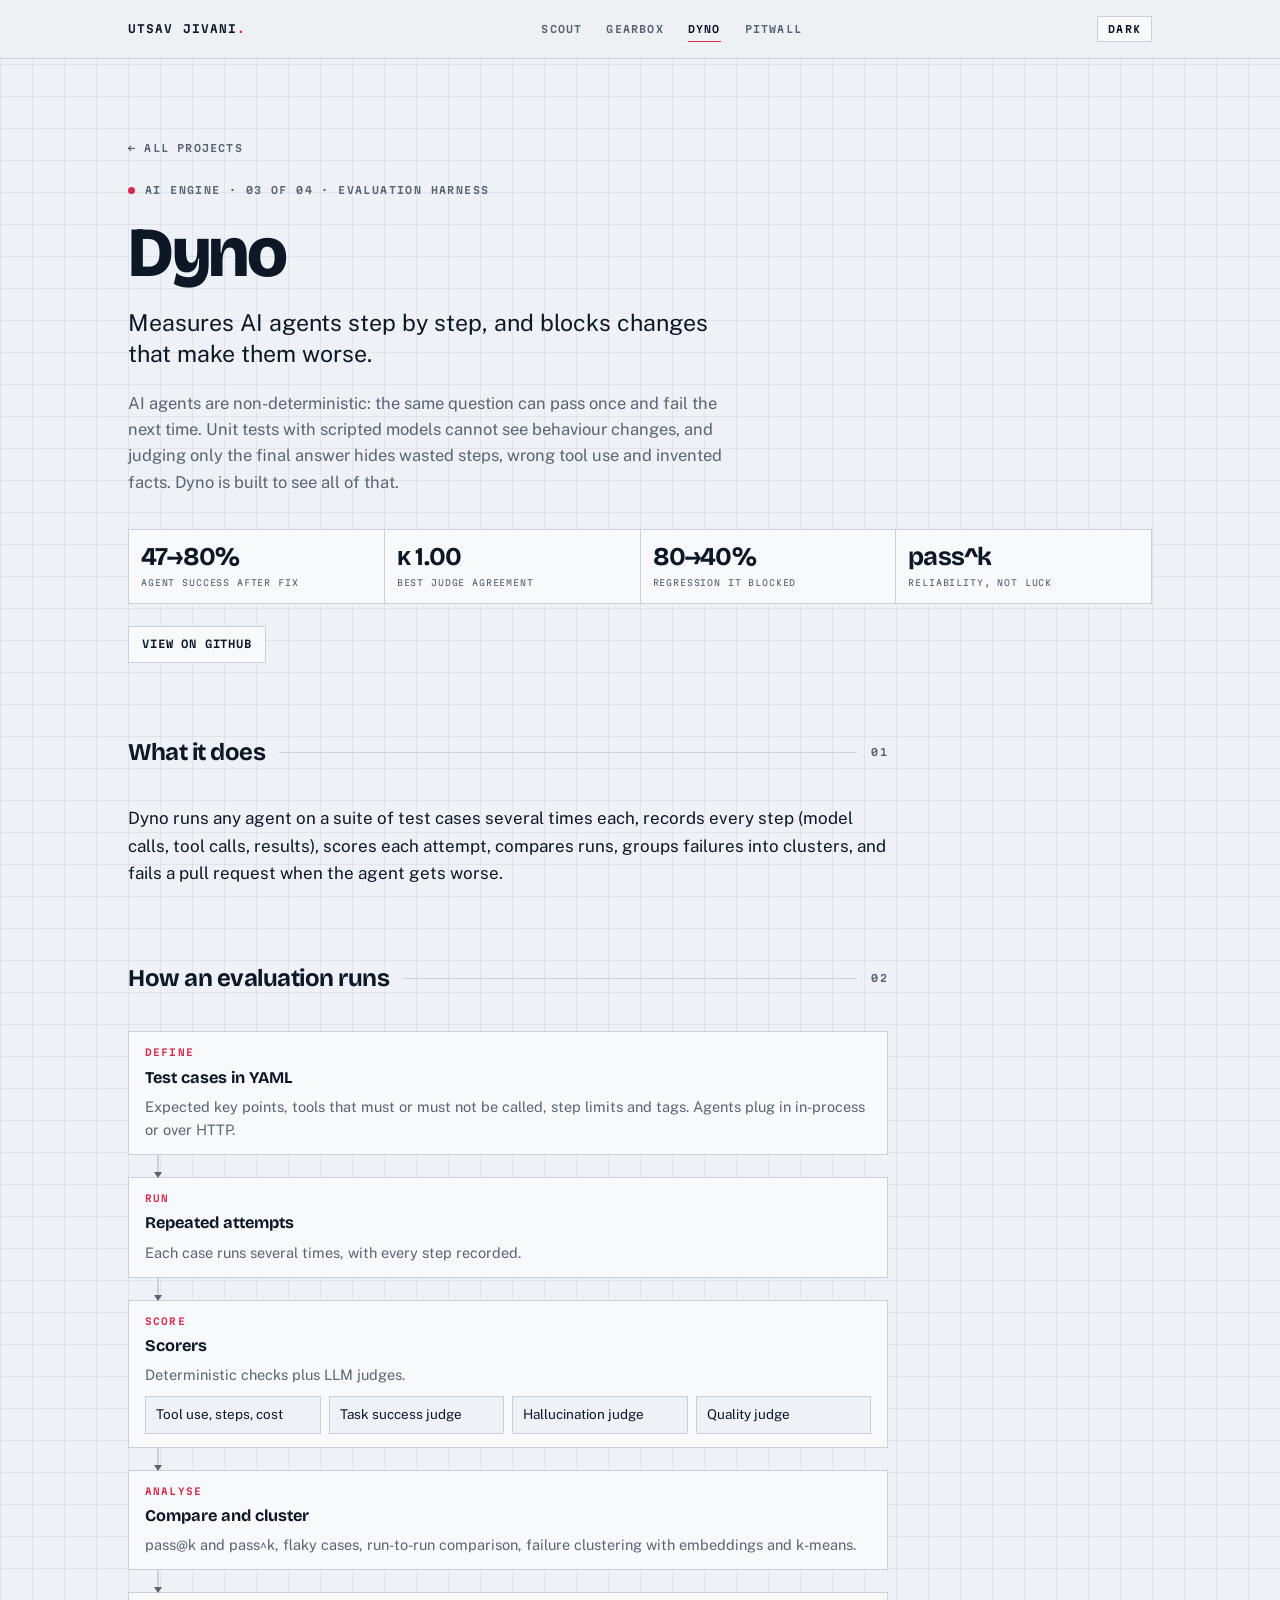
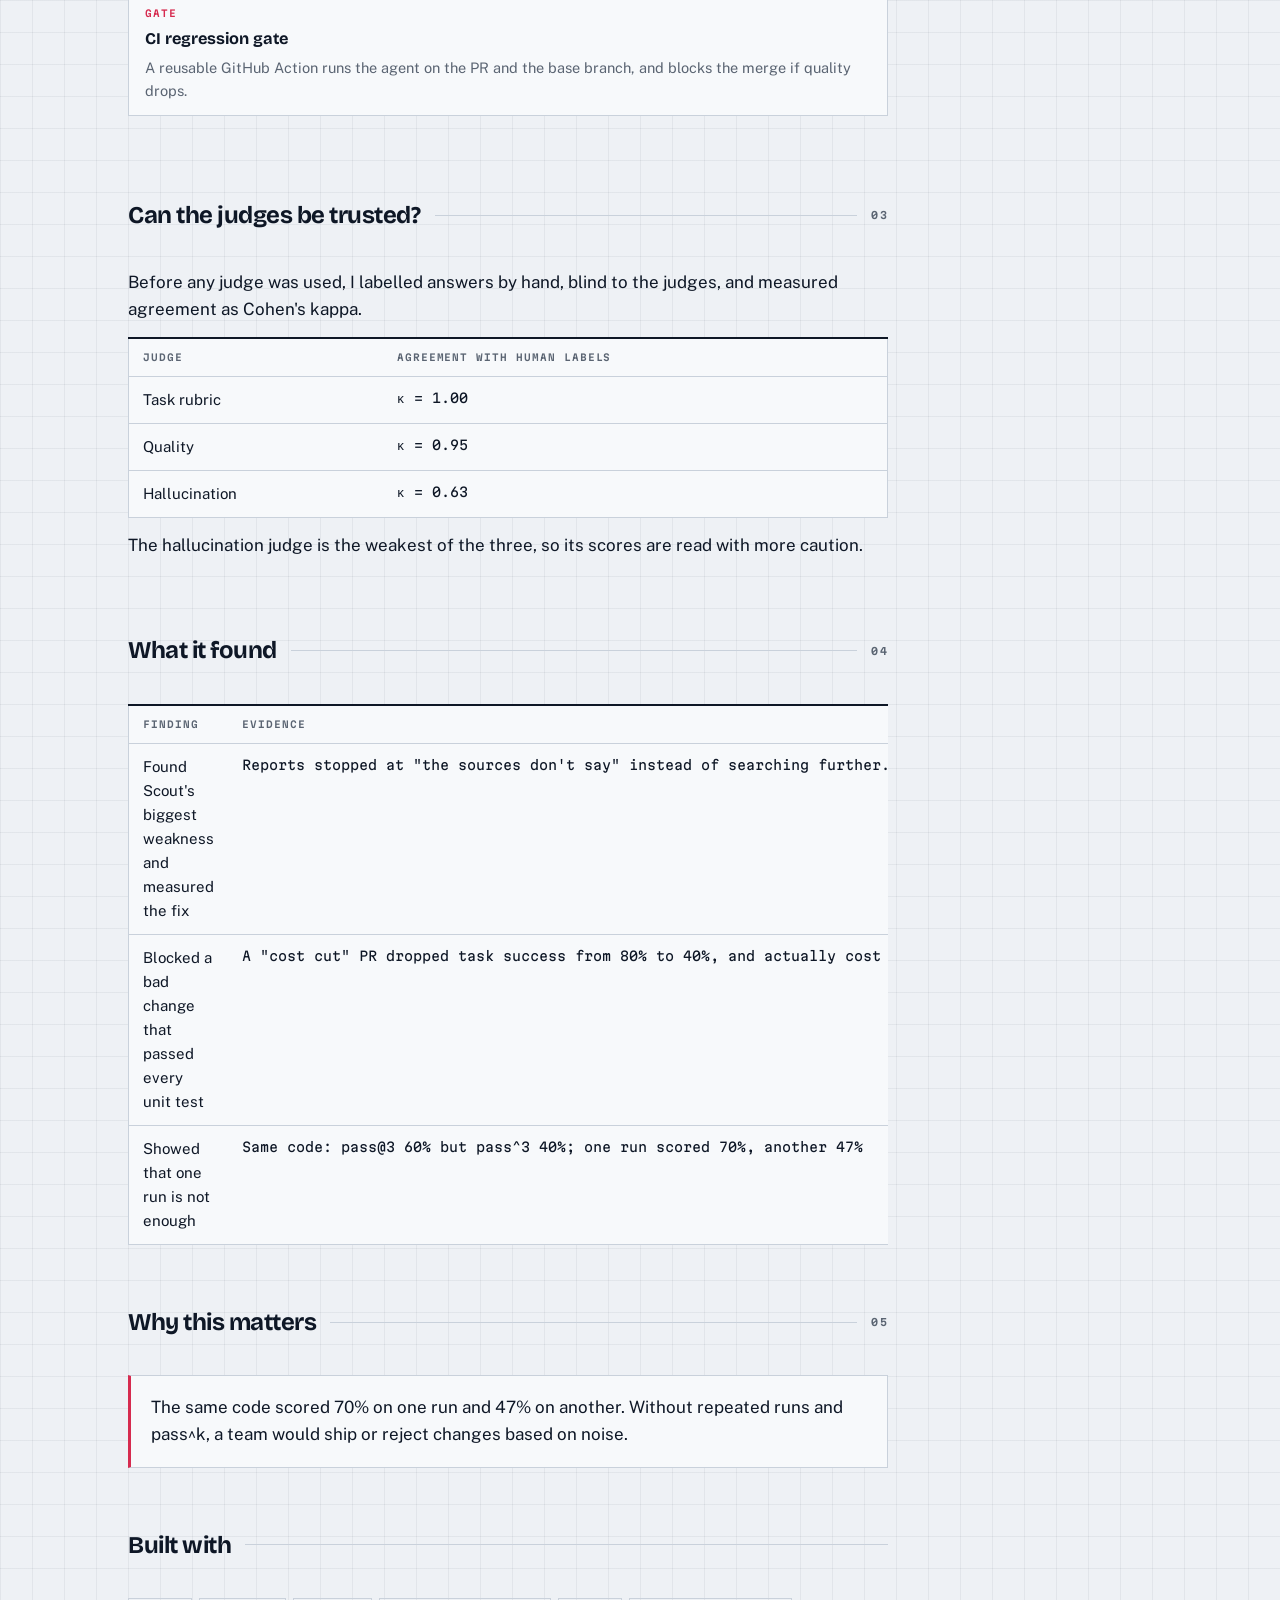
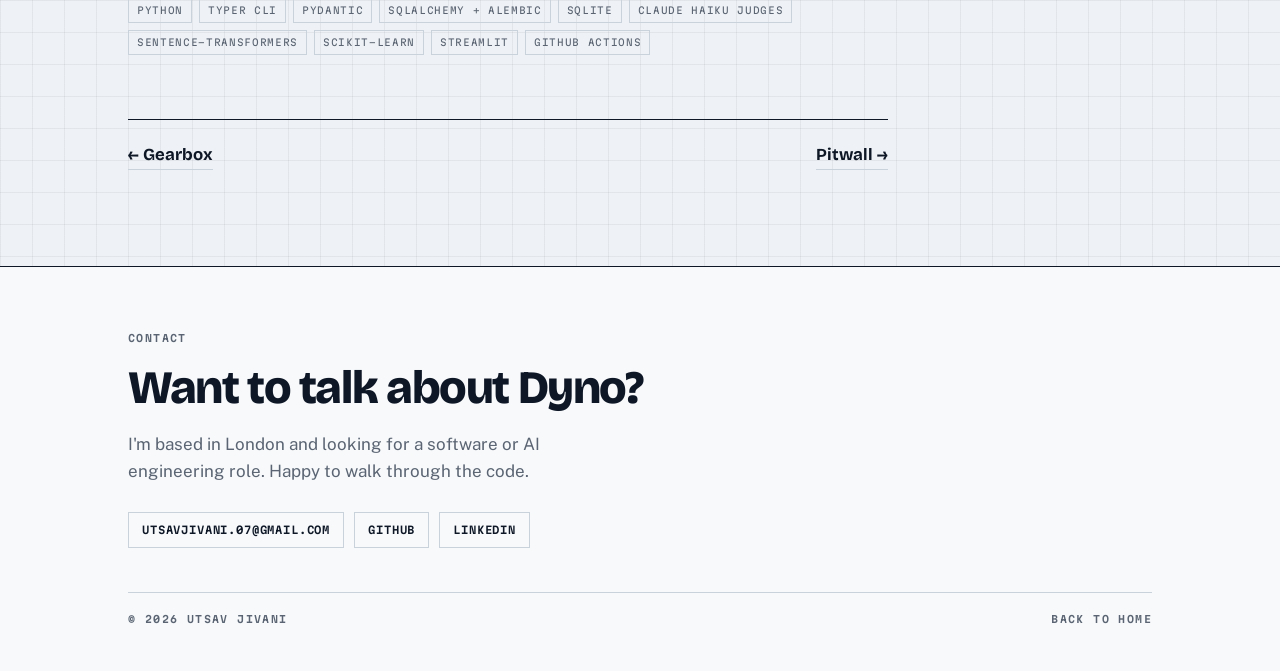
==== dyno.html @ 20dc96c4 "Redesign: dark mode, AI Engine loop diagram and four case-study pages" ====
<!DOCTYPE html>
<html lang="en">
<head>
<meta charset="utf-8">
<meta name="viewport" content="width=device-width, initial-scale=1">
<title>Dyno: Evaluation harness | Utsav Jivani</title>
<meta name="description" content="Dyno, part of AI Engine by Utsav Jivani. Measures AI agents step by step, and blocks changes that make them worse.">
<link rel="preconnect" href="https://fonts.googleapis.com">
<link rel="preconnect" href="https://fonts.gstatic.com" crossorigin>
<link href="https://fonts.googleapis.com/css2?family=Bricolage+Grotesque:opsz,wght@12..96,500;12..96,700;12..96,800&family=Public+Sans:ital,wght@0,400;0,500;0,600;1,400&family=Martian+Mono:wght@400;600&display=swap" rel="stylesheet">
<link rel="stylesheet" href="style.css">
<script>try{var t=localStorage.getItem("theme");if(t)document.documentElement.dataset.theme=t;}catch(e){}</script>
</head>
<body>
<nav>
  <div class="wrap">
    <a class="mark" href="index.html">UTSAV JIVANI<span>.</span></a>
    <div class="navlinks cs-nav">
      <a href="scout.html">Scout</a><a href="gearbox.html">Gearbox</a><a href="dyno.html" style="color:var(--ink);border-color:var(--signal)">Dyno</a><a href="pitwall.html">Pitwall</a>
    </div>
    <button class="theme-btn" id="theme-btn" type="button">Dark</button>
  </div>
</nav>

<header class="cs-head">
  <div class="wrap">
    <a class="crumb" href="index.html#projects">&larr; All projects</a>
    <div class="eyebrow"><span class="dot"></span><span class="label">AI Engine · 03 of 04 · Evaluation harness</span></div>
    <h1>Dyno</h1>
    <p class="lede">Measures AI agents step by step, and blocks changes that make them worse.</p>
    <p class="summary">AI agents are non-deterministic: the same question can pass once and fail the next time. Unit tests with scripted models cannot see behaviour changes, and judging only the final answer hides wasted steps, wrong tool use and invented facts. Dyno is built to see all of that.</p>
    <div class="specs four"><div><b>47→80%</b><small>Agent success after fix</small></div><div><b>κ 1.00</b><small>Best judge agreement</small></div><div><b>80→40%</b><small>Regression it blocked</small></div><div><b>pass^k</b><small>Reliability, not luck</small></div></div>
    <div class="meta" style="margin-top:22px">
      <a href="https://github.com/Utsav0706/dyno" target="_blank" rel="noopener">View on GitHub</a>
    </div>
  </div>
</header>

<main class="wrap">
  <div class="cs-body">
    <section>
      <div class="shead"><h2>What it does</h2><div class="rule"></div><span class="label">01</span></div>
      <p>Dyno runs any agent on a suite of test cases several times each, records every step (model calls, tool calls, results), scores each attempt, compares runs, groups failures into clusters, and fails a pull request when the agent gets worse.</p>
    </section><section>
      <div class="shead"><h2>How an evaluation runs</h2><div class="rule"></div><span class="label">02</span></div>
      <div class="flow"><div class="step"><span class="k">Define</span><strong>Test cases in YAML</strong><p>Expected key points, tools that must or must not be called, step limits and tags. Agents plug in in-process or over HTTP.</p></div><div class="step"><span class="k">Run</span><strong>Repeated attempts</strong><p>Each case runs several times, with every step recorded.</p></div><div class="step"><span class="k">Score</span><strong>Scorers</strong><p>Deterministic checks plus LLM judges.</p><div class="par"><span>Tool use, steps, cost</span><span>Task success judge</span><span>Hallucination judge</span><span>Quality judge</span></div></div><div class="step"><span class="k">Analyse</span><strong>Compare and cluster</strong><p>pass@k and pass^k, flaky cases, run-to-run comparison, failure clustering with embeddings and k-means.</p></div><div class="step"><span class="k">Gate</span><strong>CI regression gate</strong><p>A reusable GitHub Action runs the agent on the PR and the base branch, and blocks the merge if quality drops.</p></div></div>
    </section><section>
      <div class="shead"><h2>Can the judges be trusted?</h2><div class="rule"></div><span class="label">03</span></div>
      <p>Before any judge was used, I labelled answers by hand, blind to the judges, and measured agreement as Cohen's kappa.</p><div class="tablewrap"><table class="res"><thead><tr><th>Judge</th><th>Agreement with human labels</th></tr></thead><tbody><tr><td>Task rubric</td><td class="n">κ = 1.00</td></tr><tr><td>Quality</td><td class="n">κ = 0.95</td></tr><tr><td>Hallucination</td><td class="n">κ = 0.63</td></tr></tbody></table></div><p style="margin-top:14px">The hallucination judge is the weakest of the three, so its scores are read with more caution.</p>
    </section><section>
      <div class="shead"><h2>What it found</h2><div class="rule"></div><span class="label">04</span></div>
      <div class="tablewrap"><table class="res"><thead><tr><th>Finding</th><th>Evidence</th></tr></thead><tbody><tr><td>Found Scout's biggest weakness and measured the fix</td><td class="n">Reports stopped at "the sources don't say" instead of searching further. After the fix: task success 47% → 80%, cases right every time 4/10 → 7/10, none got worse</td></tr><tr><td>Blocked a bad change that passed every unit test</td><td class="n">A "cost cut" PR dropped task success from 80% to 40%, and actually cost 26% more per question</td></tr><tr><td>Showed that one run is not enough</td><td class="n">Same code: pass@3 60% but pass^3 40%; one run scored 70%, another 47%</td></tr></tbody></table></div>
    </section><section>
      <div class="shead"><h2>Why this matters</h2><div class="rule"></div><span class="label">05</span></div>
      <div class="callout"><p>The same code scored 70% on one run and 47% on another. Without repeated runs and pass^k, a team would ship or reject changes based on noise.</p></div>
    </section>
    <section>
      <div class="shead"><h2>Built with</h2><div class="rule"></div></div>
      <div class="tags"><b>Python</b><b>Typer CLI</b><b>Pydantic</b><b>SQLAlchemy + Alembic</b><b>SQLite</b><b>Claude Haiku judges</b><b>sentence-transformers</b><b>scikit-learn</b><b>Streamlit</b><b>GitHub Actions</b></div>
    </section>
    <div class="next">
      <a href="gearbox.html">&larr; Gearbox</a>
      <a href="pitwall.html">Pitwall &rarr;</a>
    </div>
  </div>
</main>

<footer id="contact">
  <div class="wrap">
    <span class="label">Contact</span>
    <h2>Want to talk about Dyno?</h2>
    <p>I'm based in London and looking for a software or AI engineering role. Happy to walk through the code.</p>
    <div class="meta">
      <a href="mailto:utsavjivani.07@gmail.com">utsavjivani.07@gmail.com</a>
      <a href="https://github.com/Utsav0706" target="_blank" rel="noopener">GitHub</a>
      <a href="https://www.linkedin.com/in/utsavjivani07" target="_blank" rel="noopener">LinkedIn</a>
    </div>
    <div class="colophon"><span class="label">© 2026 Utsav Jivani</span><a class="label" href="index.html" style="text-decoration:none">Back to home</a></div>
  </div>
</footer>
<script src="theme.js"></script>
</body>
</html>
---- style.css ----
:root{
  --surface:#EEF1F5;
  --panel:#F7F9FB;
  --ink:#0E1726;
  --muted:#5A6472;
  --line:#C9D1DB;
  --signal:#D62B4F;      /* Utility AI */
  --baseline:#7E8CA0;    /* FSM baseline */
  --grid:rgba(14,23,38,.055);
  --display:"Bricolage Grotesque","Segoe UI",sans-serif;
  --body:"Public Sans","Segoe UI",Helvetica,Arial,sans-serif;
  --mono:"Martian Mono",ui-monospace,"SFMono-Regular",Consolas,monospace;
  --wrap:1080px;
  --navbg:rgba(238,241,245,.82);
  --chip:#E3E8EF;
  color-scheme:light;
}
:root[data-theme="dark"]{
  --surface:#0E131A; --panel:#151C26; --ink:#E7ECF3; --muted:#97A3B4; --line:#2A3443;
  --signal:#FF4F6D; --baseline:#7F8DA3; --grid:rgba(255,255,255,.035);
  --navbg:rgba(14,19,26,.82); --chip:#1C2531; color-scheme:dark;
}
@media(prefers-color-scheme:dark){
  :root:not([data-theme="light"]){
    --surface:#0E131A; --panel:#151C26; --ink:#E7ECF3; --muted:#97A3B4; --line:#2A3443;
    --signal:#FF4F6D; --baseline:#7F8DA3; --grid:rgba(255,255,255,.035);
    --navbg:rgba(14,19,26,.82); --chip:#1C2531; color-scheme:dark;
  }
}
*{box-sizing:border-box}
html{scroll-behavior:smooth}
body{
  margin:0; background:var(--surface); color:var(--ink);
  font-family:var(--body); font-size:17px; line-height:1.6;
  -webkit-font-smoothing:antialiased;
  background-image:linear-gradient(var(--grid) 1px,transparent 1px),linear-gradient(90deg,var(--grid) 1px,transparent 1px);
  background-size:32px 32px;
}
.wrap{max-width:var(--wrap);margin:0 auto;padding:0 28px}

/* ---------- utility label ---------- */
.label{
  font-family:var(--mono); font-size:10px; font-weight:600;
  letter-spacing:.14em; text-transform:uppercase; color:var(--muted);
}

/* ---------- nav ---------- */
nav{
  position:sticky; top:0; z-index:40;
  backdrop-filter:blur(10px); background:var(--navbg);
  border-bottom:1px solid var(--line);
}
nav .wrap{display:flex;align-items:center;justify-content:space-between;height:58px;gap:20px}
.mark{font-family:var(--mono);font-size:11px;font-weight:600;letter-spacing:.1em;text-decoration:none;color:var(--ink)}
.mark span{color:var(--signal)}
.navlinks{display:flex;gap:24px}
.navlinks a{
  font-family:var(--mono);font-size:10px;font-weight:600;letter-spacing:.12em;
  text-transform:uppercase;text-decoration:none;color:var(--muted);
  padding:4px 0;border-bottom:1.5px solid transparent;transition:color .18s,border-color .18s;
}
.navlinks a:hover,.navlinks a:focus-visible{color:var(--ink);border-color:var(--signal)}
@media(max-width:640px){.navlinks{gap:16px}.navlinks a:nth-child(n+2):not(:last-child){display:none}.navlinks.cs-nav{display:none}}

/* ---------- hero ---------- */
header{padding:74px 0 12px}
.eyebrow{display:flex;align-items:center;gap:10px;margin-bottom:22px}
.eyebrow .dot{width:7px;height:7px;border-radius:50%;background:var(--signal);flex:none}
h1{
  font-family:var(--display); font-weight:800;
  font-size:clamp(2.9rem,8.4vw,5.4rem); line-height:.95;
  letter-spacing:-.035em; margin:0 0 20px;
}
.lede{font-size:clamp(1.12rem,2.4vw,1.45rem);max-width:42ch;margin:0 0 20px;color:var(--ink);line-height:1.35}
.lede b{font-weight:600}
.summary{max-width:60ch;margin:0 0 34px;color:var(--muted);font-size:16.5px}
.glance{display:grid;grid-template-columns:repeat(3,1fr);gap:1px;background:var(--line);border:1px solid var(--line);border-top:2px solid var(--ink);margin:0 0 32px}
.glance div{background:var(--panel);padding:15px 16px}
.glance p{margin:7px 0 0;font-size:15px;line-height:1.4}
@media(max-width:720px){.glance{grid-template-columns:1fr}}
.meta{display:flex;flex-wrap:wrap;gap:10px}
.meta a,.meta span{
  font-family:var(--mono);font-size:10.5px;font-weight:600;letter-spacing:.08em;
  text-transform:uppercase;text-decoration:none;color:var(--ink);
  border:1px solid var(--line);background:var(--panel);
  padding:9px 13px;transition:border-color .18s,color .18s,transform .18s;
}
.meta span{color:var(--muted)}
.meta a:hover,.meta a:focus-visible{border-color:var(--signal);color:var(--signal);transform:translateY(-1px)}

/* ---------- figure ---------- */
.figure{
  margin:26px 0 0; background:var(--panel);
  border:1px solid var(--line); border-top:2px solid var(--ink);
}
.figure-head{
  display:flex;justify-content:space-between;align-items:baseline;gap:16px;
  padding:14px 20px;border-bottom:1px solid var(--line);flex-wrap:wrap;
}
.figure-head strong{font-family:var(--mono);font-size:10px;font-weight:600;letter-spacing:.14em;text-transform:uppercase}
.figure-body{padding:22px 14px 10px}
#trace{display:block;width:100%;height:auto}
.key{display:flex;gap:22px;flex-wrap:wrap;padding:0 20px 18px}
.key i{display:inline-block;width:22px;height:2.5px;vertical-align:middle;margin-right:8px}
.key span{font-family:var(--mono);font-size:10px;letter-spacing:.08em;text-transform:uppercase;color:var(--muted)}
.caption{padding:0 20px 20px;font-size:14.5px;color:var(--muted);max-width:74ch}

.dash{stroke:var(--line);stroke-width:1;stroke-dasharray:2 4}
.axis{stroke:var(--ink);stroke-width:1.2}
.tracepath{fill:none;stroke-width:2.6;stroke-linejoin:round;stroke-linecap:round}
.evt{font-family:var(--mono);font-size:7.2px;letter-spacing:.06em;fill:var(--muted);text-transform:uppercase}
.axlab{font-family:var(--mono);font-size:7.5px;letter-spacing:.08em;fill:var(--muted);text-transform:uppercase}

/* ---------- sections ---------- */
section{padding:82px 0 0}
.shead{display:flex;align-items:center;gap:14px;margin-bottom:34px}
.shead h2{font-family:var(--display);font-weight:700;font-size:1.5rem;letter-spacing:-.02em;margin:0;white-space:nowrap}
.shead .rule{flex:1;height:1px;background:var(--line)}

/* ---------- entries ---------- */
.entry{padding:26px 0;border-top:1px solid var(--line)}
.entry:first-of-type{border-top:1.5px solid var(--ink)}
.entry-head{display:flex;justify-content:space-between;gap:18px;align-items:baseline;flex-wrap:wrap;margin-bottom:4px}
.entry h3,.feature h3{font-family:var(--display);font-weight:700;font-size:1.16rem;letter-spacing:-.015em;margin:0}
.entry h3 a,.feature h3 a{color:inherit;text-decoration:none;border-bottom:1.5px solid var(--line);transition:border-color .18s}
.entry h3 a:hover,.entry h3 a:focus-visible,.feature h3 a:hover,.feature h3 a:focus-visible{border-color:var(--signal)}
.role{color:var(--muted);font-size:15px;margin:0 0 10px}
.entry ul{margin:10px 0 0;padding-left:19px}
.entry li{margin-bottom:6px}
.entry li::marker{color:var(--signal)}
.tags{display:flex;flex-wrap:wrap;gap:7px;margin-top:13px}
.tags b{font-family:var(--mono);font-size:9.5px;font-weight:400;letter-spacing:.07em;text-transform:uppercase;color:var(--muted);border:1px solid var(--line);padding:4px 8px}

/* ---------- featured project ---------- */
.feature{background:var(--panel);border:1px solid var(--line);border-left:3px solid var(--signal);padding:30px 28px;margin-bottom:8px}
.feature h3{font-size:1.5rem}
.specs{display:grid;grid-template-columns:repeat(5,1fr);gap:1px;background:var(--line);border:1px solid var(--line);margin:24px 0 4px}
.specs div{background:var(--panel);padding:14px 12px}
.specs b{display:block;font-family:var(--display);font-weight:700;font-size:1.6rem;line-height:1;letter-spacing:-.03em}
.specs small{display:block;margin-top:6px;font-family:var(--mono);font-size:8.5px;letter-spacing:.1em;text-transform:uppercase;color:var(--muted)}
@media(max-width:720px){.specs{grid-template-columns:repeat(2,1fr)}.specs div:last-child{grid-column:1/-1}}

.specs.four{grid-template-columns:repeat(4,1fr)}
@media(max-width:720px){.specs.four{grid-template-columns:repeat(2,1fr)}.specs.four div:last-child{grid-column:auto}}
.systems{display:grid;grid-template-columns:repeat(2,1fr);gap:1px;background:var(--line);border:1px solid var(--line);margin:24px 0 4px}
.systems div{background:var(--surface);padding:18px 18px 16px}
.systems h4{font-family:var(--display);font-weight:700;font-size:1.08rem;letter-spacing:-.01em;margin:6px 0 6px}
.systems h4 a{color:inherit;text-decoration:none;border-bottom:1.5px solid var(--line)}
.systems h4 a:hover,.systems h4 a:focus-visible{border-color:var(--signal)}
.systems p{margin:0;font-size:15px;line-height:1.5}
.systems p.stat{margin-top:10px;font-family:var(--mono);font-size:10px;letter-spacing:.06em;text-transform:uppercase;color:var(--signal)}
@media(max-width:720px){.systems{grid-template-columns:1fr}}
.feature + .feature{margin-top:28px}

/* ---------- skills ---------- */
.skills{border-top:1.5px solid var(--ink)}
.srow{display:grid;grid-template-columns:180px 1fr;gap:24px;padding:16px 0;border-bottom:1px solid var(--line)}
.srow p{margin:0}
@media(max-width:640px){.srow{grid-template-columns:1fr;gap:6px}}

/* ---------- contact ---------- */
footer{margin-top:96px;border-top:1.5px solid var(--ink);background:var(--panel)}
footer .wrap{padding-top:56px;padding-bottom:44px}
footer h2{font-family:var(--display);font-weight:800;font-size:clamp(1.9rem,5vw,2.9rem);letter-spacing:-.03em;margin:14px 0 18px;line-height:1.05}
footer p{max-width:46ch;color:var(--muted);margin:0 0 26px}
.colophon{margin-top:44px;padding-top:18px;border-top:1px solid var(--line);display:flex;justify-content:space-between;gap:14px;flex-wrap:wrap}

a:focus-visible,button:focus-visible{outline:2px solid var(--signal);outline-offset:3px}
@media(prefers-reduced-motion:reduce){*{animation:none!important;transition:none!important}}

/* ---------- theme toggle ---------- */
.navright{display:flex;align-items:center;gap:22px}
.theme-btn{
  font-family:var(--mono);font-size:10px;font-weight:600;letter-spacing:.12em;text-transform:uppercase;
  background:var(--panel);color:var(--ink);border:1px solid var(--line);padding:6px 10px;cursor:pointer;
  transition:border-color .18s,color .18s;
}
.theme-btn:hover{border-color:var(--signal);color:var(--signal)}
a{color:var(--ink)}

/* ---------- hero with loop diagram ---------- */
.hero-grid{display:grid;grid-template-columns:minmax(0,1.15fr) minmax(0,.85fr);gap:44px;align-items:start}
.loop{background:var(--panel);border:1px solid var(--line);border-top:2px solid var(--ink);margin-top:6px}
.loop-head{display:flex;justify-content:space-between;padding:12px 16px;border-bottom:1px solid var(--line)}
.loop svg{display:block;width:100%;height:auto}
.loop .node rect{fill:var(--surface);stroke:var(--line);stroke-width:1.2;transition:stroke .2s}
.loop .node:hover rect,.loop .node:focus rect{stroke:var(--signal)}
.loop .node .nm{font-family:var(--display);font-weight:700;font-size:15px;fill:var(--ink)}
.loop .node .rl{font-family:var(--mono);font-size:7.5px;letter-spacing:.1em;fill:var(--muted);text-transform:uppercase}
.loop .node .st{font-family:var(--mono);font-size:8px;letter-spacing:.04em;fill:var(--signal)}
.loop .edge{fill:none;stroke:var(--line);stroke-width:1.4}
.loop .elab{font-family:var(--mono);font-size:7px;letter-spacing:.06em;fill:var(--muted);text-transform:uppercase}
.loop .pulse{fill:var(--signal)}
.loop .ah{fill:var(--line)}
.loop-cap{padding:10px 16px 14px;font-size:13.5px;color:var(--muted);margin:0}
@media(max-width:900px){.hero-grid{grid-template-columns:1fr;gap:10px}.loop{margin:8px 0 30px}}

/* ---------- case-study links ---------- */
.systems .more{display:inline-block;margin-top:12px;font-family:var(--mono);font-size:10px;font-weight:600;letter-spacing:.1em;text-transform:uppercase;text-decoration:none;color:var(--ink);border-bottom:1.5px solid var(--signal);padding-bottom:2px}
.systems .more:hover{color:var(--signal)}

/* ---------- case-study pages ---------- */
.crumb{display:inline-block;margin-bottom:26px;font-family:var(--mono);font-size:10px;font-weight:600;letter-spacing:.12em;text-transform:uppercase;text-decoration:none;color:var(--muted)}
.crumb:hover{color:var(--signal)}
.cs-head h1{font-size:clamp(2.6rem,7vw,4.4rem)}
.cs-body{max-width:760px}
.cs-body section{padding:58px 0 0}
.cs-body p{margin:0 0 14px}
.cs-body ul{padding-left:19px;margin:0 0 14px}
.cs-body li{margin-bottom:8px}
.cs-body li::marker{color:var(--signal)}
.cs-body li b{font-weight:600}
.callout{background:var(--panel);border:1px solid var(--line);border-left:3px solid var(--signal);padding:18px 20px;margin:4px 0 0}
.callout p:last-child{margin:0}
table.res{width:100%;border-collapse:collapse;font-size:15px;background:var(--panel);border:1px solid var(--line);border-top:2px solid var(--ink)}
table.res th,table.res td{text-align:left;padding:11px 14px;border-bottom:1px solid var(--line);vertical-align:top}
table.res th{font-family:var(--mono);font-size:9.5px;font-weight:600;letter-spacing:.1em;text-transform:uppercase;color:var(--muted)}
table.res td.n{font-family:var(--mono);font-size:13px;white-space:nowrap}
table.res tr.pick td{background:var(--chip);font-weight:600}
.tablewrap{overflow-x:auto}

/* pipeline diagram */
.flow{display:flex;flex-direction:column;gap:0;margin:6px 0 0}
.step{position:relative;background:var(--panel);border:1px solid var(--line);padding:13px 16px;margin-bottom:22px}
.step:not(:last-child)::after{content:"";position:absolute;left:28px;bottom:-23px;width:1.5px;height:22px;background:var(--line)}
.step:not(:last-child)::before{content:"";position:absolute;left:24.5px;bottom:-24px;border:4.5px solid transparent;border-top:6px solid var(--muted);border-bottom:0;z-index:1}
.step .k{font-family:var(--mono);font-size:9.5px;font-weight:600;letter-spacing:.12em;text-transform:uppercase;color:var(--signal);display:block;margin-bottom:3px}
.step strong{font-family:var(--display);font-size:1.02rem}
.step p{margin:4px 0 0;font-size:14.5px;color:var(--muted)}
.step.loopback{border-style:dashed}
.par{display:grid;grid-template-columns:repeat(auto-fit,minmax(150px,1fr));gap:8px;margin-top:10px}
.par span{border:1px solid var(--line);background:var(--surface);padding:7px 10px;font-size:13.5px}
.next{display:flex;justify-content:space-between;gap:16px;flex-wrap:wrap;margin-top:64px;padding-top:22px;border-top:1.5px solid var(--ink)}
.next a{font-family:var(--display);font-weight:700;text-decoration:none;font-size:1.05rem;border-bottom:1.5px solid var(--line)}
.next a:hover{border-color:var(--signal)}
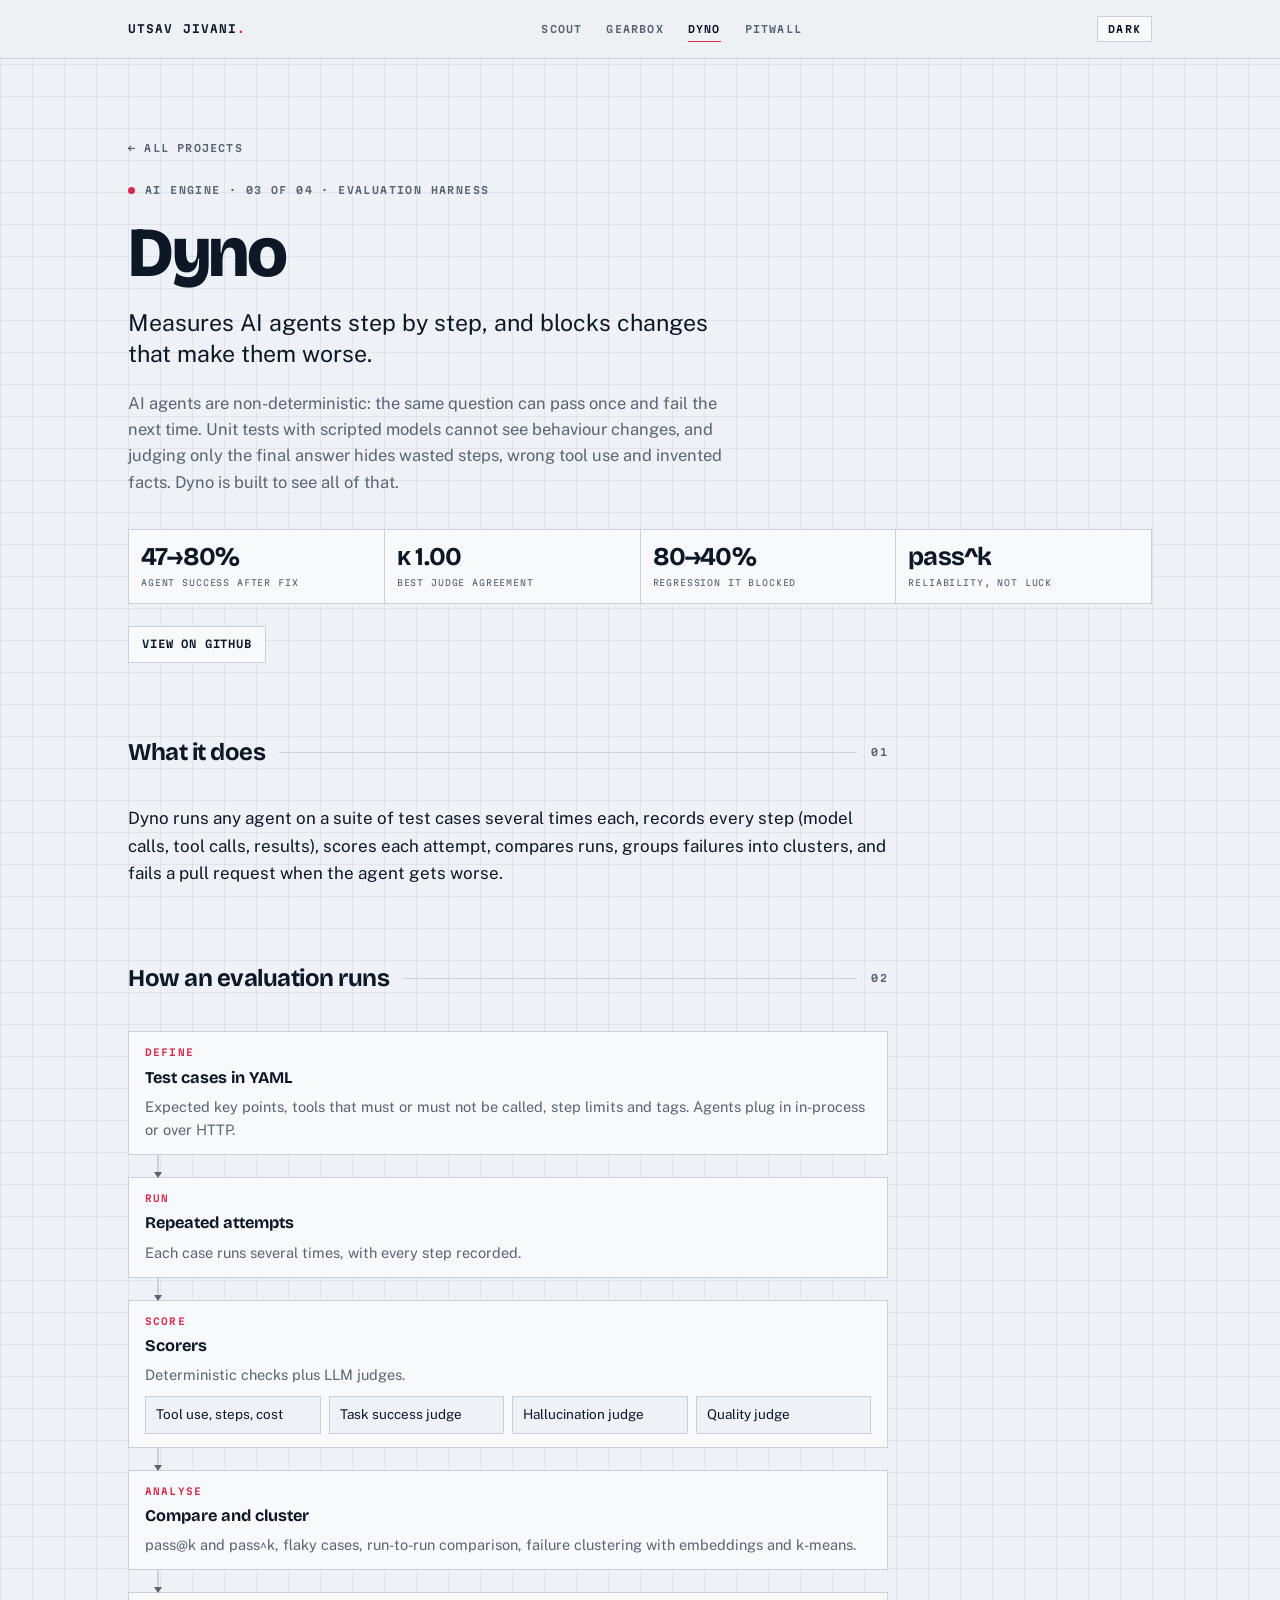
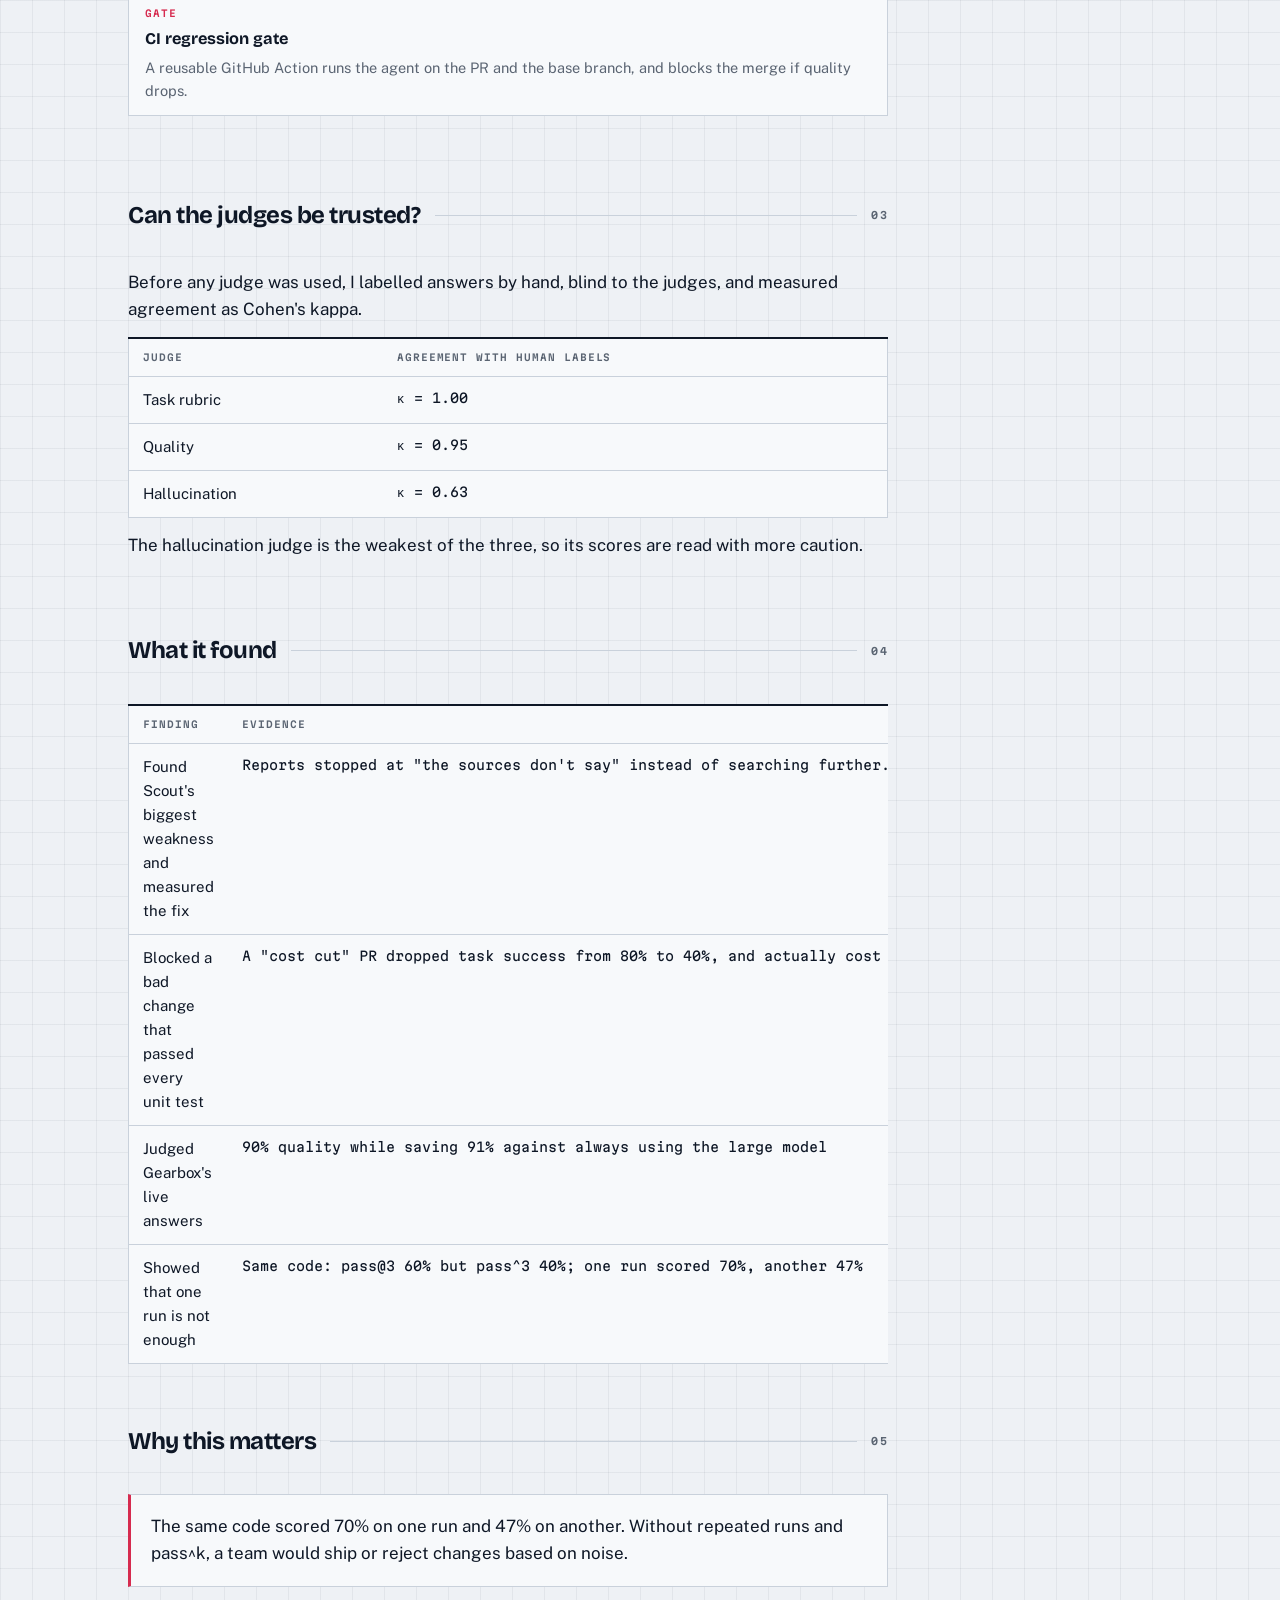
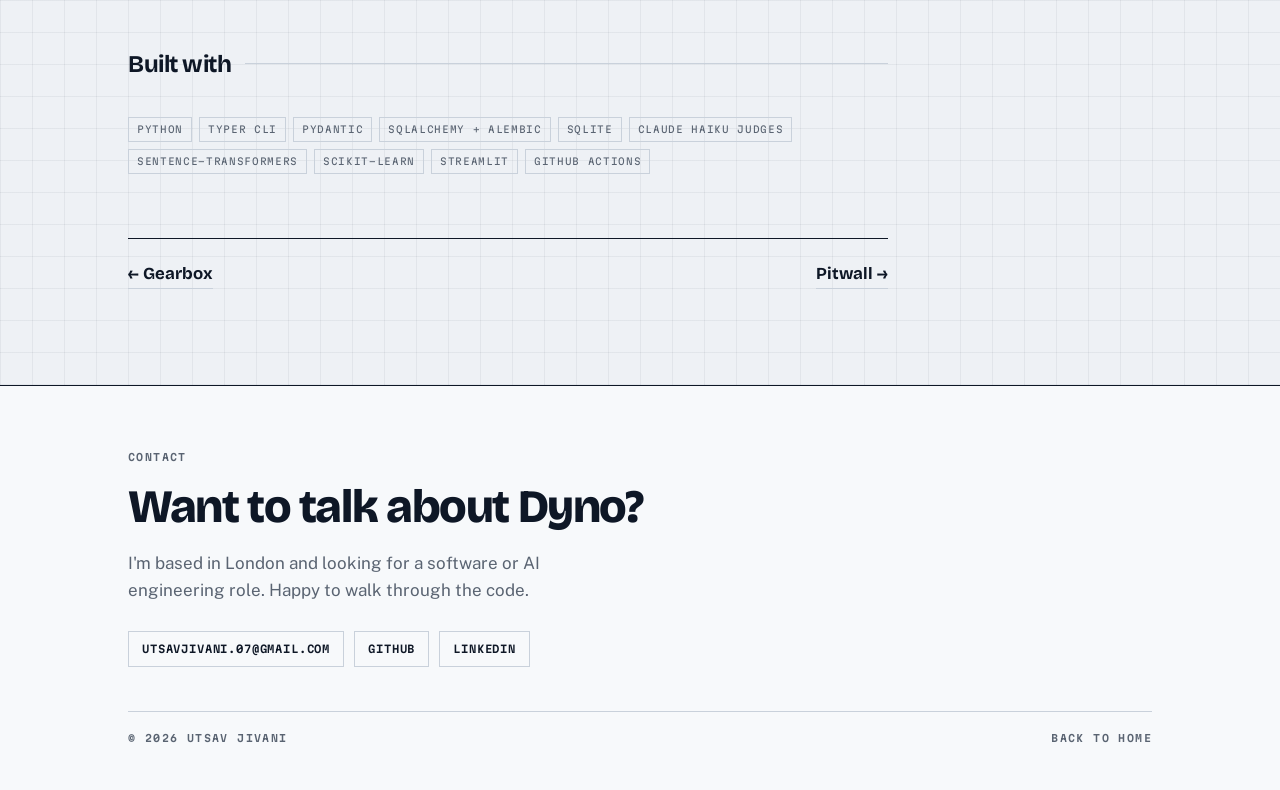
==== commit d1af0f04: "Update AI Engine: uv-ai-stack integration, 800+ tests, live loop results" ====
--- a/dyno.html
+++ b/dyno.html
@@ -49,7 +49,7 @@
       <p>Before any judge was used, I labelled answers by hand, blind to the judges, and measured agreement as Cohen's kappa.</p><div class="tablewrap"><table class="res"><thead><tr><th>Judge</th><th>Agreement with human labels</th></tr></thead><tbody><tr><td>Task rubric</td><td class="n">κ = 1.00</td></tr><tr><td>Quality</td><td class="n">κ = 0.95</td></tr><tr><td>Hallucination</td><td class="n">κ = 0.63</td></tr></tbody></table></div><p style="margin-top:14px">The hallucination judge is the weakest of the three, so its scores are read with more caution.</p>
     </section><section>
       <div class="shead"><h2>What it found</h2><div class="rule"></div><span class="label">04</span></div>
-      <div class="tablewrap"><table class="res"><thead><tr><th>Finding</th><th>Evidence</th></tr></thead><tbody><tr><td>Found Scout's biggest weakness and measured the fix</td><td class="n">Reports stopped at "the sources don't say" instead of searching further. After the fix: task success 47% → 80%, cases right every time 4/10 → 7/10, none got worse</td></tr><tr><td>Blocked a bad change that passed every unit test</td><td class="n">A "cost cut" PR dropped task success from 80% to 40%, and actually cost 26% more per question</td></tr><tr><td>Showed that one run is not enough</td><td class="n">Same code: pass@3 60% but pass^3 40%; one run scored 70%, another 47%</td></tr></tbody></table></div>
+      <div class="tablewrap"><table class="res"><thead><tr><th>Finding</th><th>Evidence</th></tr></thead><tbody><tr><td>Found Scout's biggest weakness and measured the fix</td><td class="n">Reports stopped at "the sources don't say" instead of searching further. After the fix: task success 47% → 80%, cases right every time 4/10 → 7/10, none got worse</td></tr><tr><td>Blocked a bad change that passed every unit test</td><td class="n">A "cost cut" PR dropped task success from 80% to 40%, and actually cost 26% more per question</td></tr><tr><td>Judged Gearbox's live answers</td><td class="n">90% quality while saving 91% against always using the large model</td></tr><tr><td>Showed that one run is not enough</td><td class="n">Same code: pass@3 60% but pass^3 40%; one run scored 70%, another 47%</td></tr></tbody></table></div>
     </section><section>
       <div class="shead"><h2>Why this matters</h2><div class="rule"></div><span class="label">05</span></div>
       <div class="callout"><p>The same code scored 70% on one run and 47% on another. Without repeated runs and pass^k, a team would ship or reject changes based on noise.</p></div>
--- a/style.css
+++ b/style.css
@@ -233,3 +233,13 @@
 .next{display:flex;justify-content:space-between;gap:16px;flex-wrap:wrap;margin-top:64px;padding-top:22px;border-top:1.5px solid var(--ink)}
 .next a{font-family:var(--display);font-weight:700;text-decoration:none;font-size:1.05rem;border-bottom:1.5px solid var(--line)}
 .next a:hover{border-color:var(--signal)}
+
+/* screenshots */
+.shot{margin:0 0 22px;background:var(--panel);border:1px solid var(--line);border-top:2px solid var(--ink)}
+.shot img,.shot video{display:block;width:100%;height:auto;border-bottom:1px solid var(--line);background:#fff}
+.shot figcaption{padding:11px 14px 13px;font-size:14px;color:var(--muted)}
+.shotgrid{display:grid;grid-template-columns:repeat(2,1fr);gap:18px}
+.shotgrid .shot{margin:0}
+.shotgrid .shot:first-child{grid-column:1/-1}
+@media(max-width:640px){.shotgrid{grid-template-columns:1fr}}
+.systems .wide{grid-column:1/-1}
